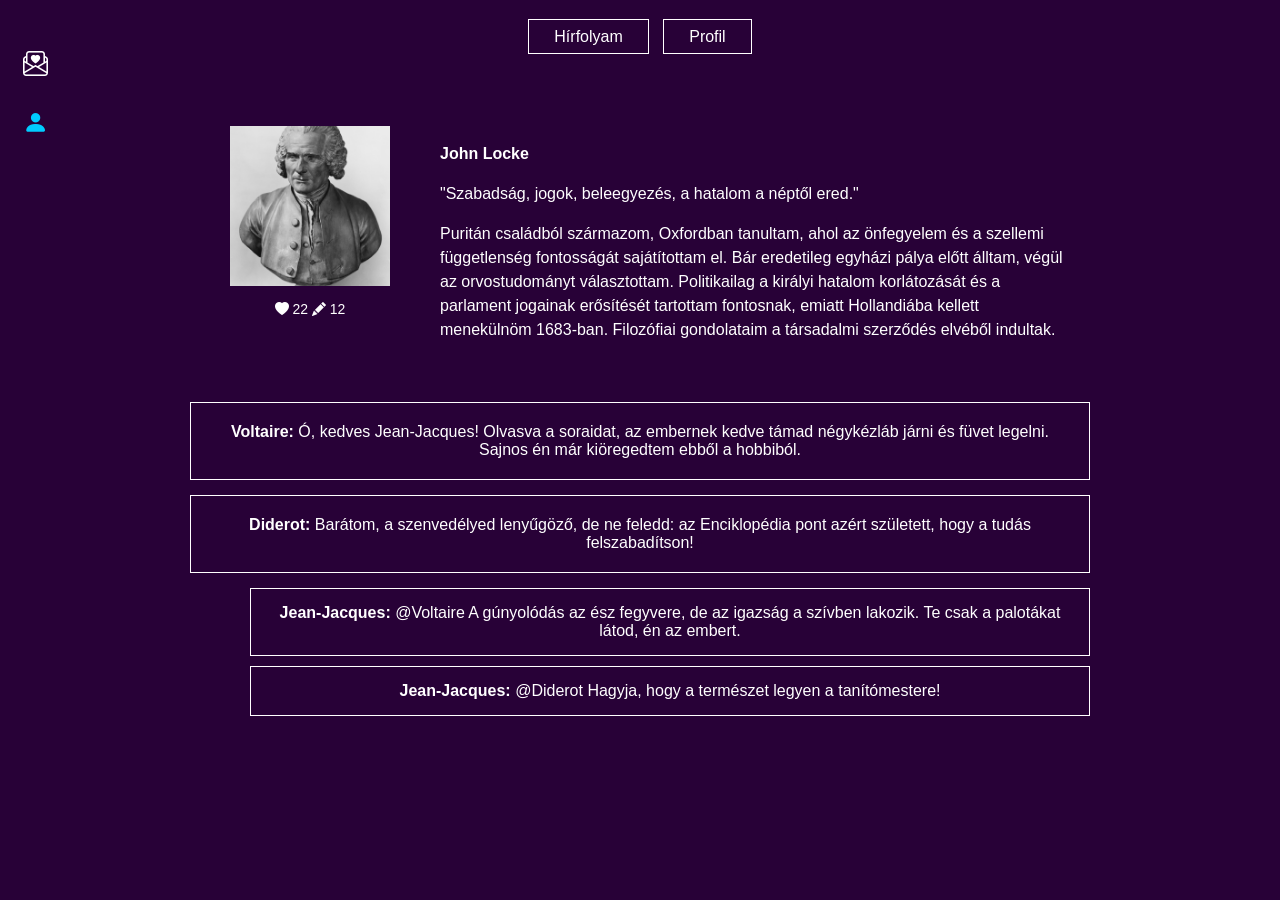
==== hírfolyam.html @ 71402f08 "Végletesités" ====
<!DOCTYPE html>
<html lang="hu">
<head>
    <meta charset="UTF-8">
    <meta name="viewport" content="width=device-width, initial-scale=1.0">
    <title>Jean-Jacques Rousseau Hírfolyam</title>
    <link rel="stylesheet" href="https://cdn.jsdelivr.net/npm/bootstrap-icons@1.11.0/font/bootstrap-icons.css">
    <link rel="stylesheet" href="hírfolyam.css">
</head>
<body>

   <div class="oldalsav">
        <div class="oldalsav-ikonok">
            <a href="hírfolyam.html" class="ikon-link"><i class="bi bi-envelope-paper-heart"></i></a>
             <a href="profil.html" class="ikon-link aktiv-ikon"><i class="bi bi-person-fill"></i></a>
        </div>
    </div>

    <header class="felso-menu">
        <nav class="gombok-helye">
            <a href="hírfolyam.html" class="menu-gomb">Hírfolyam</a>
            <a href="profil.html" class="menu-gomb aktiv">Profil</a>
        </nav>
    </header>

    <main class="tartalom-doboz">
        
        <section class="profil-fejlec">
            <div class="bal-oldal">
                <div class="kep-keret">
                    <img src="./kepek/Rousseau.jpg" alt="John Locke" class="profil-kep">
                </div>
                <div class="szamok">
                    <span><i class="bi bi-heart-fill"></i> 22</span>
                    <span><i class="bi bi-pencil-fill"></i> 12</span>
                </div>
            </div>

            <div class="jobb-oldal">
                <div class="szoveg-doboz">
                    <p><strong>John Locke</strong></p>
                    <p class="szlogan">"Szabadság, jogok, beleegyezés, a hatalom a néptől ered."</p>
                    <p class="leiras">
                        Puritán családból származom, Oxfordban tanultam, ahol az önfegyelem és a szellemi függetlenség fontosságát sajátítottam el. Bár eredetileg egyházi pálya előtt álltam, végül az orvostudományt választottam. Politikailag a királyi hatalom korlátozását és a parlament jogainak erősítését tartottam fontosnak, emiatt Hollandiába kellett menekülnöm 1683-ban. Filozófiai gondolataim a társadalmi szerződés elvéből indultak.
                    </p>
                </div>
            </div>
        </section>

        

        <section class="uzenetek-szekcio">
            <div class="uzenet-doboz">
                <strong>Voltaire:</strong> Ó, kedves Jean-Jacques! Olvasva a soraidat, az embernek kedve támad négykézláb járni és füvet legelni. Sajnos én már kiöregedtem ebből a hobbiból.
            </div>

            <div class="uzenet-folyam">
                <div class="uzenet-doboz">
                    <strong>Diderot:</strong> Barátom, a szenvedélyed lenyűgöző, de ne feledd: az Enciklopédia pont azért született, hogy a tudás felszabadítson!
                </div>
                <div class="valasz-doboz">
                    <strong>Jean-Jacques: </strong>@Voltaire A gúnyolódás az ész fegyvere, de az igazság a szívben lakozik. Te csak a palotákat látod, én az embert.
                </div>
                <div class="valasz-doboz">
                    <strong>Jean-Jacques:</strong> @Diderot Hagyja, hogy a természet legyen a tanítómestere!
                </div>
            </div>
        </section>

        

    </main>

</body>
</html>
---- hírfolyam.css ----
body {
    background-color: #280137;
    color: white;
    font-family: Arial, sans-serif;
}


.oldalsav {
    position: fixed;
    left: 0;
    top: 0;
    width: 70px;
    height: 100%;
    text-align: center;
    padding-top: 50px;
    background-color: #280137;
    z-index: 10;
}

.ikon-link {
    display: block;
    font-size: 25px;
    color: white;
    margin-bottom: 30px;
    text-decoration: none;
}

.aktiv-ikon { color: #00ccff; }

.nav-felirat {
    position: absolute;
    bottom: 20px;
    width: 100%;
    font-size: 12px;
}


.felso-menu {
    padding: 20px;
    text-align: center;
}

.menu-gomb {
    padding: 8px 25px;
    border: 1px solid white;
    text-decoration: none;
    color: white;
    margin: 0 5px;
}



.tartalom-doboz {
    margin-left: 70px;
    padding: 40px;
    max-width: 900px;
    margin-right: auto;
    margin-left: auto;
}

.profil-fejlec {
    display: grid;
    grid-template-columns: 200px 1fr;
    gap: 30px;
    padding: 20px;
    margin-bottom: 30px;
    align-items: start;
}

.bal-oldal {
    text-align: center;
}

.kep-keret {
    width: 160px;
    height: 160px;

    margin: 0 auto 10px;
}

.profil-kep {
    width: 100%;
    height: 100%;
    object-fit: cover;
}

.szamok {
    padding: 5px 10px;
    font-size: 14px;
}

.jobb-oldal p {
    margin-bottom: 10px;
    line-height: 1.5;
}


.uzenet-doboz {
    border: 1px solid white;
    padding: 20px;
    margin-bottom: 15px;
    text-align: center;
}

.valasz-doboz {
    border: 1px solid white;
    padding: 15px;
    margin-left: 60px; 
    margin-bottom: 10px;
    text-align: center;
}



@media screen and (max-width: 750px) {
    .profil-fejlec {
        grid-template-columns: 1fr; 
    }
    .kep-racs {
        grid-template-columns: repeat(2, 1fr); 
    }
    .valasz-doboz {
        margin-left: 20px;
    }
}
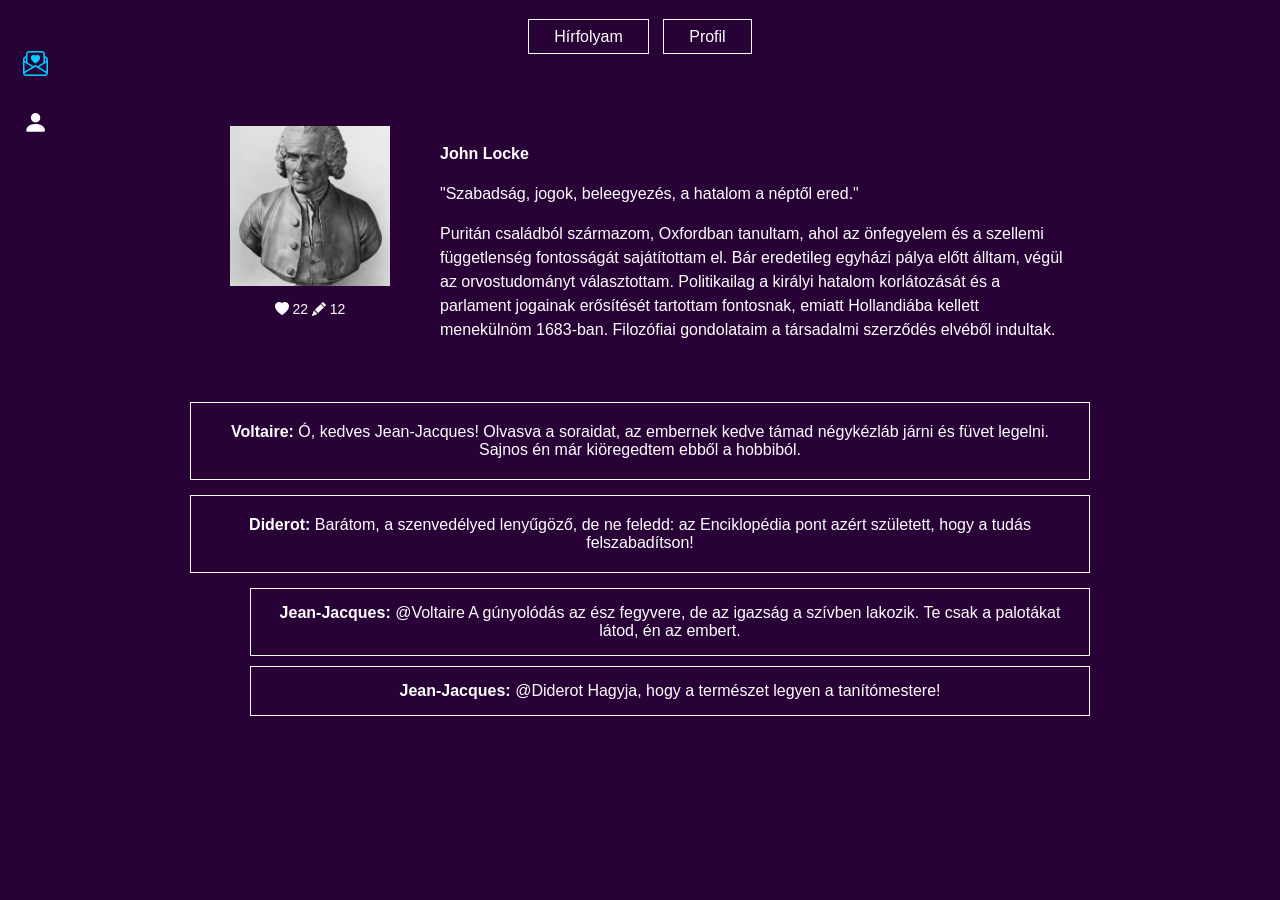
==== commit aa74fa03: "fix" ====
--- a/hírfolyam.html
+++ b/hírfolyam.html
@@ -11,15 +11,15 @@
 
    <div class="oldalsav">
         <div class="oldalsav-ikonok">
-            <a href="hírfolyam.html" class="ikon-link"><i class="bi bi-envelope-paper-heart"></i></a>
-             <a href="profil.html" class="ikon-link aktiv-ikon"><i class="bi bi-person-fill"></i></a>
+            <a href="hírfolyam.html" class="ikon-link aktiv-ikon"><i class="bi bi-envelope-paper-heart"></i></a>
+             <a href="profil.html" class="ikon-link "><i class="bi bi-person-fill"></i></a>
         </div>
     </div>
 
     <header class="felso-menu">
         <nav class="gombok-helye">
-            <a href="hírfolyam.html" class="menu-gomb">Hírfolyam</a>
-            <a href="profil.html" class="menu-gomb aktiv">Profil</a>
+            <a href="hírfolyam.html" class="menu-gomb aktiv">Hírfolyam</a>
+            <a href="profil.html" class="menu-gomb ">Profil</a>
         </nav>
     </header>
 
